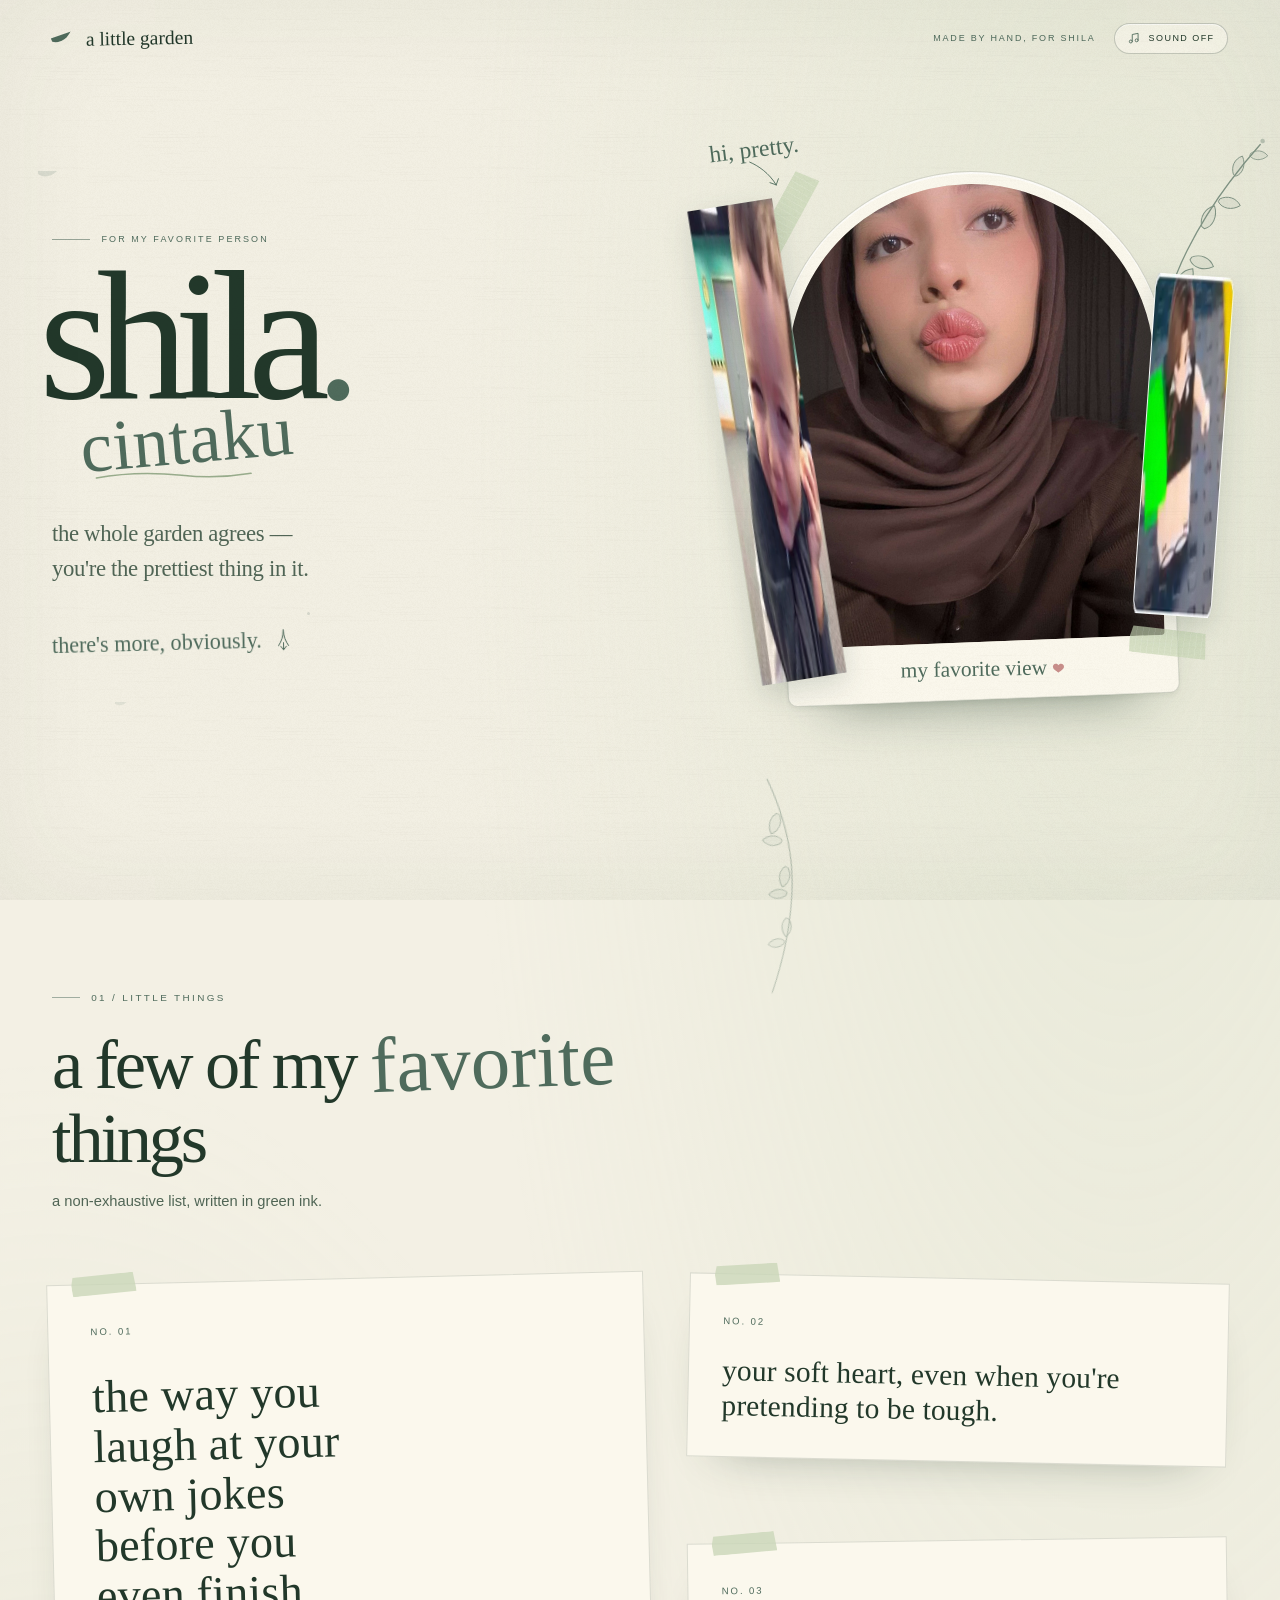
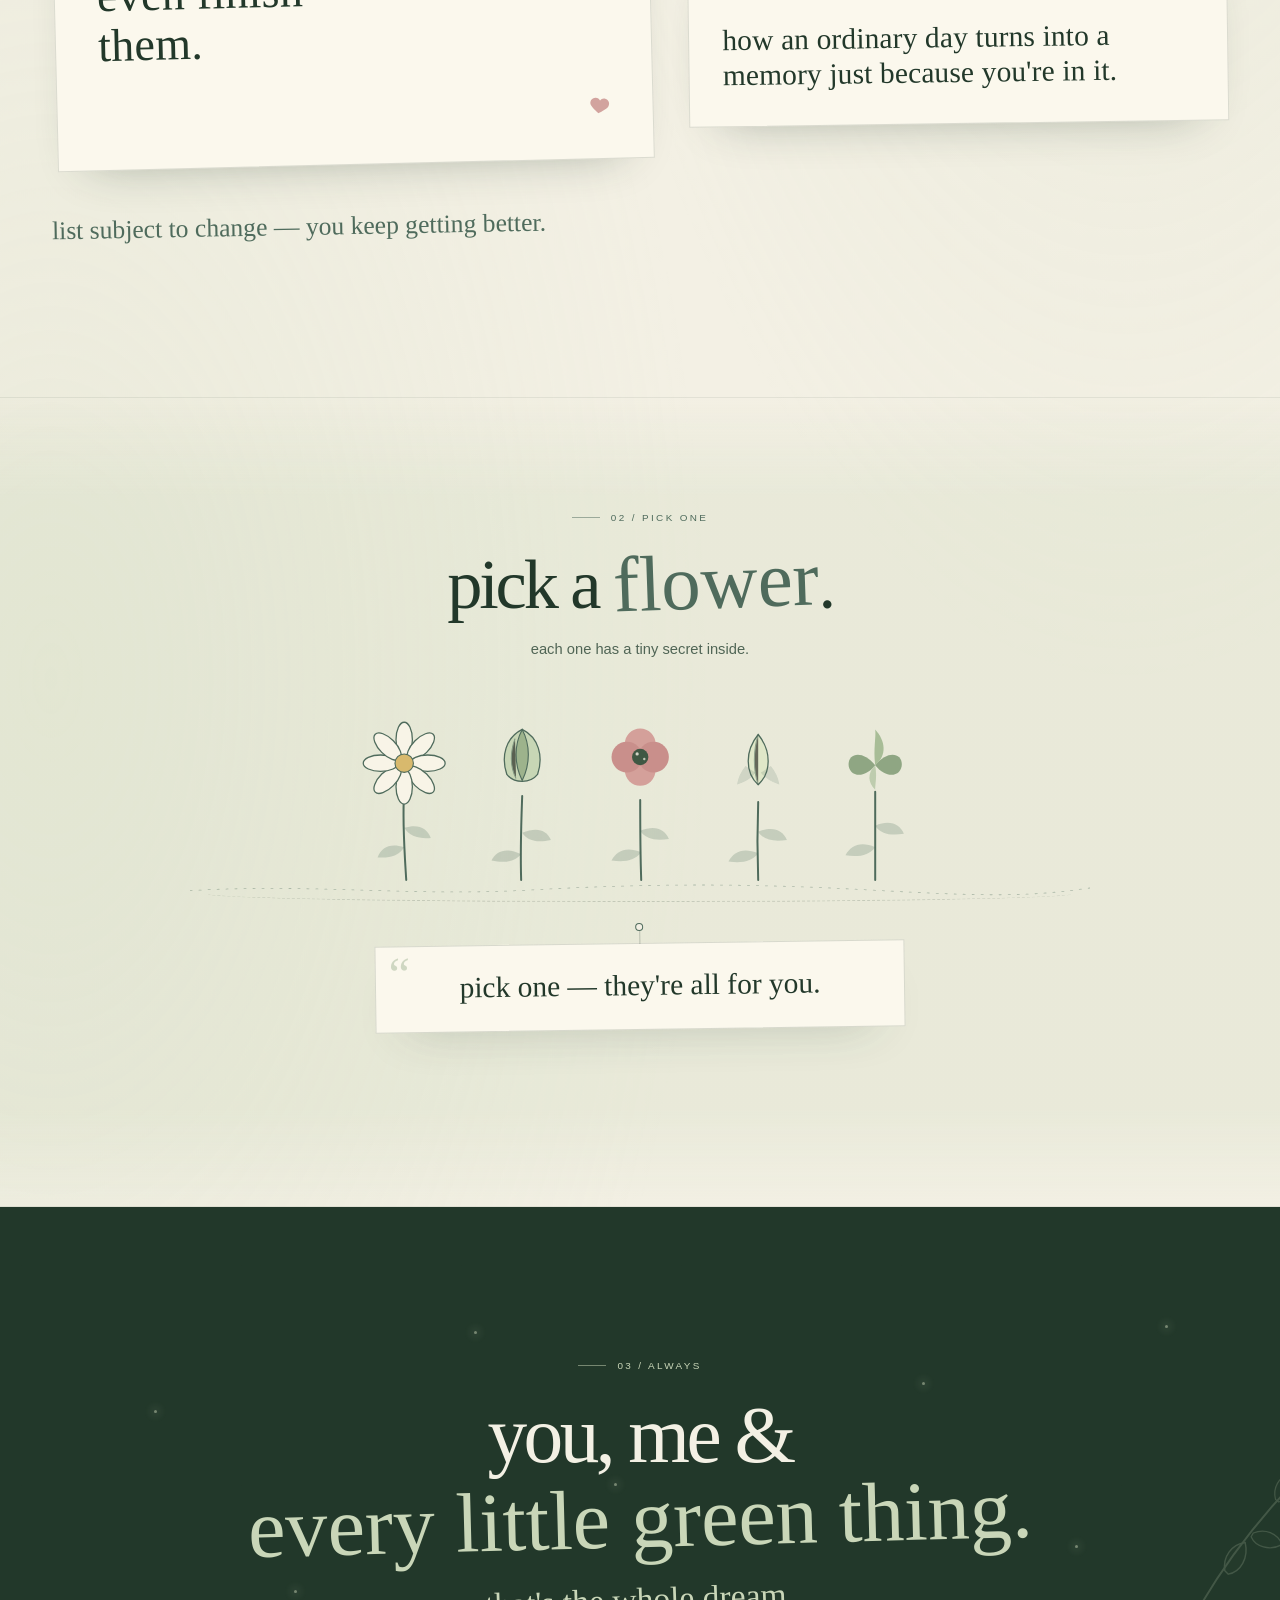
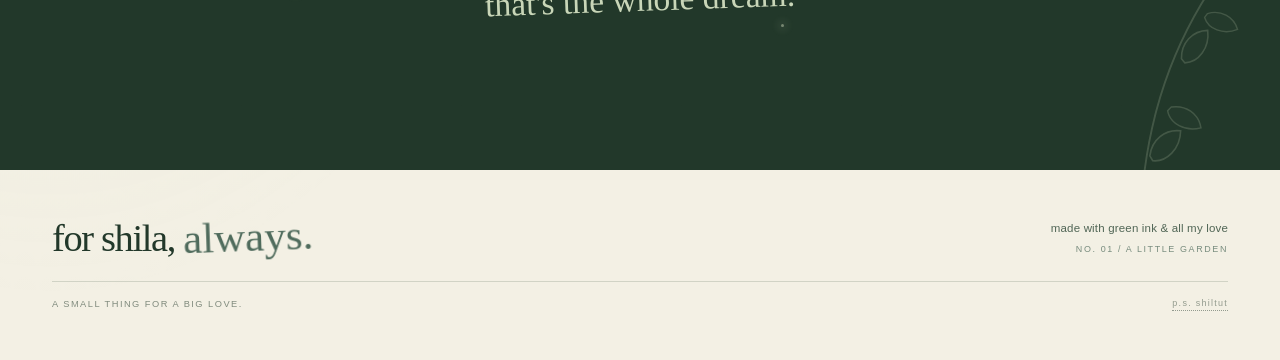
==== index.html @ d889b8af "a little garden for shila" ====
<!doctype html>
<html lang="en">
<head>
  <meta charset="utf-8">
  <meta name="viewport" content="width=device-width, initial-scale=1">
  <title>for shila cintaku.</title>
  <meta name="description" content="a little garden, made with love.">
  <meta name="robots" content="noindex, nofollow">
  <meta name="theme-color" content="#f3f0e4">
  <meta property="og:title" content="for shila cintaku.">
  <meta property="og:description" content="a little garden, made with love.">
  <meta property="og:type" content="website">
  <meta property="og:image" content="assets/img/shila.jpg">
  <meta property="og:image:alt" content="Shila">
  <meta name="twitter:card" content="summary_large_image">
  <link rel="icon" href="favicon.svg" type="image/svg+xml">
  <link rel="preload" href="assets/fonts/fraunces-latin.woff2" as="font" type="font/woff2" crossorigin>
  <link rel="preload" href="assets/fonts/instrument-sans-latin.woff2" as="font" type="font/woff2" crossorigin>
  <link rel="stylesheet" href="assets/fonts/fonts.css">
  <link rel="stylesheet" href="styles.css">
  <script>document.documentElement.classList.add('js');</script>
</head>
<body>
  <svg class="svg-defs" aria-hidden="true">
    <defs>
      <path id="leaf" d="M0 0C7-9 19-11 28-4C21 7 8 10 0 4Z"/>
      <path id="heart" d="M12 21s-7.5-4.7-9.6-8.2C.6 9.4 2.5 5.2 6.6 4.6c2.3-.4 4.4.8 5.4 2.6 1-1.8 3.1-3 5.4-2.6 4.1.6 6 4.8 4.2 8.2C19.5 16.3 12 21 12 21z"/>
    </defs>
  </svg>

  <div class="drift" aria-hidden="true">
    <span class="drift-leaf drift-a"><svg viewBox="0 0 30 14"><use href="#leaf"/></svg></span>
    <span class="drift-leaf drift-b"><svg viewBox="0 0 30 14"><use href="#leaf"/></svg></span>
    <span class="drift-leaf drift-c"><svg viewBox="0 0 30 14"><use href="#leaf"/></svg></span>
    <span class="drift-dot drift-d"></span>
    <span class="drift-dot drift-e"></span>
  </div>

  <header class="site-header">
    <a class="brand" href="#top" aria-label="back to top">
      <svg class="brand-leaf" viewBox="0 0 30 14" aria-hidden="true"><use href="#leaf"/></svg>
      <span>a little garden</span>
    </a>
    <div class="header-right">
      <p class="header-note">made by hand, for shila</p>
      <button class="sound-toggle" id="sound-toggle" type="button" aria-pressed="false" aria-label="Play the little garden loop">
        <svg class="sound-icon" viewBox="0 0 24 24" fill="none" aria-hidden="true">
          <path d="M9 18V6l10-2v12" stroke="currentColor" stroke-width="1.5" stroke-linecap="round" stroke-linejoin="round"/>
          <circle cx="6.5" cy="18" r="2.5" stroke="currentColor" stroke-width="1.5"/>
          <circle cx="16.5" cy="16" r="2.5" stroke="currentColor" stroke-width="1.5"/>
        </svg>
        <span class="sound-label">sound off</span>
        <span class="equalizer" aria-hidden="true"><i></i><i></i><i></i></span>
      </button>
    </div>
  </header>

  <main>
    <section class="hero" id="top">
      <div class="hero-copy">
        <p class="eyebrow"><span class="eyebrow-rule"></span> for my favorite person</p>
        <h1 class="name">shila<span class="dot">.</span></h1>
        <div class="cintaku-wrap">
          <span class="cintaku">cintaku</span>
          <svg class="swoosh" viewBox="0 0 240 18" fill="none" aria-hidden="true">
            <path d="M4 12C48 4 94 4 132 8C168 12 200 11 236 5" stroke="currentColor" stroke-width="2.2" stroke-linecap="round"/>
          </svg>
        </div>
        <p class="lede">the whole garden agrees —<br>you're the prettiest thing in it.</p>
        <a class="scroll-cue" href="#little-things">
          <span>there's more, obviously.</span>
          <svg viewBox="0 0 24 34" fill="none" aria-hidden="true">
            <path d="M12 2C12 11 9 18 5 24M12 2C12 11 15 18 19 24M12 30V20M12 30L8 25M12 30L16 25" stroke="currentColor" stroke-width="1.4" stroke-linecap="round" stroke-linejoin="round"/>
          </svg>
        </a>
      </div>

      <div class="hero-art">
        <svg class="sprig sprig-top" viewBox="0 0 220 330" fill="none" aria-hidden="true">
          <path d="M120 324C109 263 111 207 130 151C144 109 164 69 192 27" stroke="currentColor" stroke-width="1.4" stroke-linecap="round"/>
          <g fill="currentColor" fill-opacity=".10" stroke="currentColor" stroke-width="1.15">
            <use href="#leaf" transform="translate(116 270) rotate(-43) scale(1.05)"/>
            <use href="#leaf" transform="translate(124 231) rotate(31) scale(.96)"/>
            <use href="#leaf" transform="translate(124 194) rotate(-51) scale(1.02)"/>
            <use href="#leaf" transform="translate(136 157) rotate(24) scale(.90)"/>
            <use href="#leaf" transform="translate(142 123) rotate(-58) scale(.92)"/>
            <use href="#leaf" transform="translate(157 91) rotate(18) scale(.82)"/>
            <use href="#leaf" transform="translate(168 63) rotate(-64) scale(.78)"/>
            <use href="#leaf" transform="translate(183 38) rotate(8) scale(.66)"/>
          </g>
          <circle cx="194" cy="23" r="2.4" fill="currentColor" opacity=".45"/>
        </svg>

        <figure class="photo-frame">
          <div class="photo-mat">
            <img src="assets/img/shila.jpg" alt="Shila" width="1200" height="1500">
          </div>
          <figcaption>
            <span>my favorite view</span>
            <svg class="tiny-heart" viewBox="0 0 24 24" aria-hidden="true"><use href="#heart"/></svg>
          </figcaption>
          <span class="tape tape-a" aria-hidden="true"></span>
          <span class="tape tape-b" aria-hidden="true"></span>
        </figure>

        <img class="sticker sticker-kid" src="assets/img/sticker-1.webp" alt="" width="512" height="512" loading="lazy">
        <img class="sticker sticker-walk" src="assets/img/sticker-2.webp" alt="" width="341" height="341" loading="lazy">

        <div class="hand-note" aria-hidden="true">
          <span>hi, pretty.</span>
          <svg viewBox="0 0 70 54" fill="none">
            <path d="M4 4C18 9 36 20 48 38M48 38L38 35M48 38L51 28" stroke="currentColor" stroke-width="1.4" stroke-linecap="round" stroke-linejoin="round"/>
          </svg>
        </div>

        <svg class="sprig sprig-bottom" viewBox="0 0 220 330" fill="none" aria-hidden="true">
          <path d="M120 324C109 263 111 207 130 151C144 109 164 69 192 27" stroke="currentColor" stroke-width="1.4" stroke-linecap="round"/>
          <g fill="currentColor" fill-opacity=".09" stroke="currentColor" stroke-width="1.15">
            <use href="#leaf" transform="translate(116 270) rotate(-43) scale(1.05)"/>
            <use href="#leaf" transform="translate(124 231) rotate(31) scale(.96)"/>
            <use href="#leaf" transform="translate(124 194) rotate(-51) scale(1.02)"/>
            <use href="#leaf" transform="translate(136 157) rotate(24) scale(.90)"/>
            <use href="#leaf" transform="translate(142 123) rotate(-58) scale(.92)"/>
            <use href="#leaf" transform="translate(157 91) rotate(18) scale(.82)"/>
          </g>
        </svg>
      </div>
    </section>

    <section class="little-things" id="little-things">
      <div class="section-head reveal">
        <p class="section-label">01 / little things</p>
        <h2>a few of my <span class="hand">favorite</span> things</h2>
        <p class="section-sub">a non-exhaustive list, written in green ink.</p>
      </div>

      <div class="notes-grid">
        <article class="note note-tall reveal" style="--r:-1.4deg">
          <span class="note-no">no. 01</span>
          <p>the way you laugh at your own jokes before you even finish them.</p>
          <svg class="note-heart" viewBox="0 0 24 24" aria-hidden="true"><use href="#heart"/></svg>
        </article>
        <article class="note reveal" style="--r:1.2deg; --delay:.08s">
          <span class="note-no">no. 02</span>
          <p>your soft heart, even when you're pretending to be tough.</p>
        </article>
        <article class="note reveal" style="--r:-.8deg; --delay:.16s">
          <span class="note-no">no. 03</span>
          <p>how an ordinary day turns into a memory just because you're in it.</p>
        </article>
      </div>

      <p class="notes-foot hand reveal">list subject to change — you keep getting better.</p>
    </section>

    <section class="garden" id="garden">
      <div class="garden-inner">
        <div class="section-head center reveal">
          <p class="section-label">02 / pick one</p>
          <h2>pick a <span class="hand">flower</span>.</h2>
          <p class="section-sub">each one has a tiny secret inside.</p>
        </div>

        <div class="garden-bed reveal" role="group" aria-label="Pick a flower">
          <button class="flower" type="button" aria-pressed="false" aria-label="Pick the daisy" data-note="you make ordinary days feel like little holidays.">
            <svg viewBox="0 0 100 170" aria-hidden="true">
              <path class="stem" d="M52 164C50 132 48 106 50 78" stroke="currentColor" stroke-width="2" fill="none" stroke-linecap="round"/>
              <path class="leaf" d="M50 132C36 128 28 132 24 142C36 143 45 140 50 132Z" fill="currentColor" opacity=".23"/>
              <path class="leaf" d="M50 113C64 109 72 113 76 123C64 124 55 121 50 113Z" fill="currentColor" opacity=".23"/>
              <g class="bloom">
                <g fill="#f8f4e7" stroke="currentColor" stroke-width="1.25">
                  <ellipse cx="50" cy="27" rx="8" ry="17"/>
                  <ellipse cx="50" cy="27" rx="8" ry="17" transform="rotate(45 50 50)"/>
                  <ellipse cx="50" cy="27" rx="8" ry="17" transform="rotate(90 50 50)"/>
                  <ellipse cx="50" cy="27" rx="8" ry="17" transform="rotate(135 50 50)"/>
                  <ellipse cx="50" cy="27" rx="8" ry="17" transform="rotate(180 50 50)"/>
                  <ellipse cx="50" cy="27" rx="8" ry="17" transform="rotate(225 50 50)"/>
                  <ellipse cx="50" cy="27" rx="8" ry="17" transform="rotate(270 50 50)"/>
                  <ellipse cx="50" cy="27" rx="8" ry="17" transform="rotate(315 50 50)"/>
                </g>
                <circle cx="50" cy="50" r="9" fill="#d8b96d" stroke="currentColor" stroke-width="1.1"/>
              </g>
            </svg>
          </button>

          <button class="flower" type="button" aria-pressed="false" aria-label="Pick the tulip" data-note="i'd pick you. every lifetime, every version.">
            <svg viewBox="0 0 100 170" aria-hidden="true">
              <path class="stem" d="M49 164C48 134 49 110 50 82" stroke="currentColor" stroke-width="2" fill="none" stroke-linecap="round"/>
              <path class="leaf" d="M49 139C35 132 25 135 20 145C33 148 43 146 49 139Z" fill="currentColor" opacity=".24"/>
              <path class="leaf" d="M50 118C64 112 74 115 78 125C65 128 55 126 50 118Z" fill="currentColor" opacity=".24"/>
              <g class="bloom">
                <path d="M35 61C29 43 34 25 50 17C66 25 71 43 65 61C58 70 42 70 35 61Z" fill="#c7d6b5" stroke="currentColor" stroke-width="1.25"/>
                <path d="M50 17C42 32 42 51 50 67C58 51 58 32 50 17Z" fill="#9db38c" stroke="currentColor" stroke-width="1.1"/>
                <path d="M43 26C38 40 38 53 44 65" stroke="currentColor" stroke-width="1" opacity=".55"/>
              </g>
            </svg>
          </button>

          <button class="flower" type="button" aria-pressed="false" aria-label="Pick the poppy" data-note="your laugh is my favorite sound in the whole world.">
            <svg viewBox="0 0 100 170" aria-hidden="true">
              <path class="stem" d="M51 164C50 136 50 112 50 86" stroke="currentColor" stroke-width="2" fill="none" stroke-linecap="round"/>
              <path class="leaf" d="M51 137C37 131 27 135 22 145C35 147 45 145 51 137Z" fill="currentColor" opacity=".23"/>
              <path class="leaf" d="M50 116C64 110 74 114 78 124C65 126 55 124 50 116Z" fill="currentColor" opacity=".23"/>
              <g class="bloom">
                <circle cx="50" cy="31" r="15" fill="#d4a09a"/>
                <circle cx="50" cy="57" r="15" fill="#d4a09a"/>
                <circle cx="37" cy="44" r="15" fill="#c98f8b"/>
                <circle cx="63" cy="44" r="15" fill="#c98f8b"/>
                <circle cx="50" cy="44" r="8" fill="#3f5743"/>
                <circle cx="47" cy="41" r="1.6" fill="#f8f4e7" opacity=".8"/>
                <circle cx="54" cy="46" r="1.2" fill="#f8f4e7" opacity=".7"/>
              </g>
            </svg>
          </button>

          <button class="flower" type="button" aria-pressed="false" aria-label="Pick the bud" data-note="you are my favorite person to do absolutely nothing with.">
            <svg viewBox="0 0 100 170" aria-hidden="true">
              <path class="stem" d="M50 164C49 138 49 114 50 88" stroke="currentColor" stroke-width="2" fill="none" stroke-linecap="round"/>
              <path class="leaf" d="M50 138C36 132 26 136 21 146C34 148 44 146 50 138Z" fill="currentColor" opacity=".23"/>
              <path class="leaf" d="M50 117C64 111 74 115 78 125C65 127 55 125 50 117Z" fill="currentColor" opacity=".23"/>
              <g class="bloom">
                <path d="M50 22C37 38 37 59 50 71C63 59 63 38 50 22Z" fill="#dfe7c8" stroke="currentColor" stroke-width="1.25"/>
                <path d="M50 22C45 38 45 57 50 71" stroke="currentColor" stroke-width="1" opacity=".55"/>
                <path d="M38 53C34 58 31 64 30 70C37 68 43 64 47 59" fill="currentColor" opacity=".16" stroke="currentColor" stroke-width="1"/>
                <path d="M62 53C66 58 69 64 70 70C63 68 57 64 53 59" fill="currentColor" opacity=".16" stroke="currentColor" stroke-width="1"/>
              </g>
            </svg>
          </button>

          <button class="flower" type="button" aria-pressed="false" aria-label="Pick the clover" data-note="home isn't a place. it's you, shila.">
            <svg viewBox="0 0 100 170" aria-hidden="true">
              <path class="stem" d="M50 164C50 137 50 111 50 78" stroke="currentColor" stroke-width="2" fill="none" stroke-linecap="round"/>
              <path class="leaf" d="M50 132C36 126 26 130 21 140C34 142 44 140 50 132Z" fill="currentColor" opacity=".23"/>
              <path class="leaf" d="M50 111C64 105 74 109 78 119C65 121 55 119 50 111Z" fill="currentColor" opacity=".23"/>
              <g class="bloom">
                <path d="M50 52C38 37 24 40 24 51C24 62 38 67 50 52Z" fill="#8fa683"/>
                <path d="M50 52C62 37 76 40 76 51C76 62 62 67 50 52Z" fill="#8fa683"/>
                <path d="M50 52C48 35 51 25 50 17C60 28 62 42 50 52Z" fill="#a8bd97"/>
                <path d="M50 52C52 63 50 70 50 76C43 69 42 60 50 52Z" fill="#a8bd97" opacity=".65"/>
              </g>
            </svg>
          </button>

          <svg class="ground-line" viewBox="0 0 900 30" preserveAspectRatio="none" aria-hidden="true">
            <path d="M0 16C120 5 220 25 340 15S560 5 680 15S840 25 900 12" stroke="currentColor" fill="none" stroke-width="1.2" stroke-dasharray="2 7" stroke-linecap="round"/>
          </svg>
        </div>

        <div class="flower-note-wrap">
          <div class="flower-note" id="flower-note" aria-live="polite">
            <span class="quote-mark" aria-hidden="true">“</span>
            <p>pick one — they're all for you.</p>
          </div>
        </div>
      </div>
    </section>

    <section class="night">
      <div class="fireflies" aria-hidden="true">
        <span class="firefly" style="--x:12%;--y:36%;--d:5.2s;--delay:.2s"></span>
        <span class="firefly" style="--x:23%;--y:68%;--d:6.4s;--delay:1.1s"></span>
        <span class="firefly" style="--x:37%;--y:22%;--d:4.8s;--delay:.7s"></span>
        <span class="firefly" style="--x:61%;--y:74%;--d:6.8s;--delay:1.6s"></span>
        <span class="firefly" style="--x:72%;--y:31%;--d:5.6s;--delay:.4s"></span>
        <span class="firefly" style="--x:84%;--y:60%;--d:7.2s;--delay:1.9s"></span>
        <span class="firefly" style="--x:91%;--y:21%;--d:5.9s;--delay:1.3s"></span>
        <span class="firefly" style="--x:48%;--y:49%;--d:6.1s;--delay:2.2s"></span>
      </div>
      <svg class="night-sprig" viewBox="0 0 220 330" fill="none" aria-hidden="true">
        <path d="M120 324C109 263 111 207 130 151C144 109 164 69 192 27" stroke="currentColor" stroke-width="1.4" stroke-linecap="round"/>
        <g fill="currentColor" fill-opacity=".08" stroke="currentColor" stroke-width="1.15">
          <use href="#leaf" transform="translate(116 270) rotate(-43) scale(1.05)"/>
          <use href="#leaf" transform="translate(124 231) rotate(31) scale(.96)"/>
          <use href="#leaf" transform="translate(124 194) rotate(-51) scale(1.02)"/>
          <use href="#leaf" transform="translate(136 157) rotate(24) scale(.90)"/>
          <use href="#leaf" transform="translate(142 123) rotate(-58) scale(.92)"/>
          <use href="#leaf" transform="translate(157 91) rotate(18) scale(.82)"/>
          <use href="#leaf" transform="translate(168 63) rotate(-64) scale(.78)"/>
        </g>
      </svg>
      <div class="night-inner reveal">
        <p class="section-label">03 / always</p>
        <h2>you, me &amp;<br><span class="hand">every little green thing.</span></h2>
        <p class="night-sub">that's the whole dream.</p>
      </div>
    </section>
  </main>

  <footer class="site-footer">
    <div class="footer-main">
      <p class="footer-sign">for shila, <span class="hand">always.</span></p>
      <p class="footer-meta">made with green ink &amp; all my love<br><span class="footer-colophon">no. 01 / a little garden</span></p>
    </div>
    <div class="footer-bottom">
      <p>a small thing for a big love.</p>
      <button class="secret" id="secret-trigger" type="button">p.s. shiltut</button>
    </div>
  </footer>

  <dialog class="secret-dialog" id="secret-dialog" aria-labelledby="secret-title">
    <button class="dialog-close" id="dialog-close" type="button" aria-label="Close">×</button>
    <p class="section-label">top secret</p>
    <h2 id="secret-title">shiltut<span>.</span></h2>
    <p>yes, i know you hate it.<br>that's exactly why it stays.</p>
    <svg class="dialog-heart" viewBox="0 0 24 24" aria-hidden="true"><use href="#heart"/></svg>
  </dialog>

  <audio id="bg-music" src="assets/audio/digi-digi-digi-hey.mp3" loop preload="none"></audio>
  <script src="script.js"></script>
</body>
</html>
---- styles.css ----
@charset "UTF-8";

:root {
  --paper: #f3f0e4;
  --paper-light: #fbf8ed;
  --paper-deep: #e9e5d6;
  --ink: #22382a;
  --ink-soft: #506555;
  --moss: #4f6b5c;
  --fern: #8fa683;
  --sage: #c9d6b8;
  --lime: #dfe7c8;
  --blush: #c98f8b;
  --line: rgba(34, 56, 42, 0.16);
  --shadow: 0 22px 50px -34px rgba(34, 56, 42, 0.45);
  --sans: "Instrument Sans", "Avenir Next", "Segoe UI", sans-serif;
  --serif: "Fraunces", "Iowan Old Style", "Palatino Linotype", Georgia, serif;
  --hand: "Caveat", "Bradley Hand", "Segoe Print", cursive;
}

*,
*::before,
*::after {
  box-sizing: border-box;
}

html {
  scroll-behavior: smooth;
  -webkit-text-size-adjust: 100%;
}

body {
  margin: 0;
  min-width: 320px;
  overflow-x: hidden;
  color: var(--ink);
  background:
    radial-gradient(ellipse at 88% 12%, rgba(201, 214, 184, 0.28), transparent 42%),
    radial-gradient(ellipse at 4% 64%, rgba(201, 214, 184, 0.20), transparent 38%),
    var(--paper);
  font-family: var(--sans);
  font-size: 16px;
  line-height: 1.5;
  -webkit-font-smoothing: antialiased;
  text-rendering: optimizeLegibility;
}

body::before {
  content: "";
  position: fixed;
  inset: 0;
  z-index: 1000;
  pointer-events: none;
  background-image: url("assets/img/paper.png");
  background-size: 220px 220px;
  opacity: 0.55;
  mix-blend-mode: multiply;
}

body::after {
  content: "";
  position: fixed;
  inset: 0;
  z-index: 999;
  pointer-events: none;
  box-shadow: inset 0 0 110px rgba(51, 70, 48, 0.055);
}

::selection {
  background: var(--moss);
  color: var(--paper-light);
}

img,
svg {
  max-width: 100%;
}

button,
a {
  -webkit-tap-highlight-color: transparent;
}

button {
  font: inherit;
}

a:focus-visible,
button:focus-visible {
  outline: 2px solid var(--moss);
  outline-offset: 4px;
}

.svg-defs {
  position: absolute;
  width: 0;
  height: 0;
  overflow: hidden;
}

/* ---------- drifting garden bits ---------- */

.drift {
  position: fixed;
  inset: 0;
  z-index: 0;
  overflow: hidden;
  pointer-events: none;
}

.drift-leaf {
  position: absolute;
  display: block;
  width: 23px;
  color: var(--moss);
  opacity: 0.15;
}

.drift-leaf svg {
  display: block;
  width: 100%;
  fill: currentColor;
}

.drift-a {
  top: 19%;
  left: 3%;
  animation: leafFloat 29s linear infinite;
}

.drift-b {
  top: 56%;
  right: 5%;
  width: 18px;
  animation: leafFloat 36s linear -11s infinite reverse;
}

.drift-c {
  top: 78%;
  left: 9%;
  width: 14px;
  opacity: 0.11;
  animation: leafFloat 25s linear -7s infinite;
}

.drift-dot {
  position: absolute;
  display: block;
  width: 4px;
  height: 4px;
  border-radius: 50%;
  background: var(--moss);
  opacity: 0.18;
}

.drift-d {
  top: 32%;
  right: 17%;
  animation: dotFloat 17s ease-in-out infinite alternate;
}

.drift-e {
  top: 68%;
  left: 24%;
  width: 3px;
  height: 3px;
  animation: dotFloat 22s ease-in-out -6s infinite alternate-reverse;
}

/* ---------- header ---------- */

.site-header {
  position: relative;
  z-index: 10;
  display: flex;
  align-items: center;
  justify-content: space-between;
  gap: 1.5rem;
  width: 100%;
  max-width: 1240px;
  margin: 0 auto;
  padding: 23px 32px 12px;
}

.brand {
  display: inline-flex;
  align-items: center;
  gap: 0.55rem;
  color: var(--ink);
  font-family: var(--hand);
  font-size: 1.22rem;
  font-weight: 500;
  line-height: 1;
  text-decoration: none;
  transform: rotate(-1deg);
}

.brand-leaf {
  width: 25px;
  color: var(--moss);
  fill: currentColor;
  transform: rotate(-18deg);
}

.header-right {
  display: flex;
  align-items: center;
  gap: 1.15rem;
}

.header-note {
  margin: 0;
  color: var(--moss);
  font-size: 9px;
  font-weight: 500;
  letter-spacing: 0.2em;
  text-transform: uppercase;
}

.sound-toggle {
  display: inline-flex;
  align-items: center;
  gap: 0.45rem;
  padding: 0.46rem 0.78rem;
  color: var(--ink);
  background: rgba(251, 248, 237, 0.72);
  border: 1px solid rgba(34, 56, 42, 0.24);
  border-radius: 999px;
  box-shadow: inset 0 1px 0 rgba(255, 255, 255, 0.65);
  font-size: 9px;
  font-weight: 500;
  letter-spacing: 0.16em;
  line-height: 1;
  text-transform: uppercase;
  cursor: pointer;
  transition: background 220ms ease, border-color 220ms ease, color 220ms ease;
}

.sound-toggle:hover {
  color: var(--moss);
  background: var(--paper-light);
  border-color: var(--moss);
}

.sound-toggle.is-loading {
  cursor: wait;
  opacity: 0.65;
}

.sound-icon {
  flex: none;
  width: 14px;
  height: 14px;
  color: var(--moss);
}

.equalizer {
  display: none;
  align-items: flex-end;
  gap: 2px;
  width: 11px;
  height: 11px;
}

.equalizer i {
  display: block;
  width: 2px;
  height: 4px;
  background: var(--moss);
  border-radius: 2px;
  transform-origin: bottom;
  animation: equalize 0.78s ease-in-out infinite alternate;
}

.equalizer i:nth-child(2) {
  height: 8px;
  animation-delay: 0.18s;
}

.equalizer i:nth-child(3) {
  height: 6px;
  animation-delay: 0.34s;
}

.sound-toggle[aria-pressed="true"] .sound-icon {
  display: none;
}

.sound-toggle[aria-pressed="true"] .equalizer {
  display: inline-flex;
}

.sound-toggle[aria-pressed="true"] {
  color: var(--moss);
  border-color: rgba(79, 107, 92, 0.5);
}

/* ---------- hero ---------- */

.hero {
  position: relative;
  z-index: 1;
  display: grid;
  grid-template-columns: minmax(0, 1.05fr) minmax(320px, 0.88fr);
  align-items: center;
  gap: clamp(2rem, 5vw, 5.5rem);
  width: 100%;
  max-width: 1240px;
  min-height: calc(100svh - 88px);
  margin: 0 auto;
  padding: clamp(1.5rem, 4vw, 4rem) 32px clamp(4.5rem, 8vw, 7.5rem);
}

.hero-copy {
  position: relative;
  z-index: 3;
}

.hero-copy > * {
  animation: heroIn 0.95s cubic-bezier(0.2, 0.8, 0.2, 1) both;
}

.hero-copy > :nth-child(1) {
  animation-delay: 0.05s;
}

.hero-copy > :nth-child(2) {
  animation-delay: 0.12s;
}

.hero-copy > :nth-child(3) {
  animation-delay: 0.2s;
}

.hero-copy > :nth-child(4) {
  animation-delay: 0.29s;
}

.hero-copy > :nth-child(5) {
  animation-delay: 0.4s;
}

.eyebrow {
  display: flex;
  align-items: center;
  gap: 0.72rem;
  margin: 0 0 1.4rem;
  color: var(--moss);
  font-size: 9px;
  font-weight: 500;
  letter-spacing: 0.23em;
  line-height: 1;
  text-transform: uppercase;
}

.eyebrow-rule {
  display: block;
  width: 38px;
  height: 1px;
  background: currentColor;
  opacity: 0.55;
}

.name {
  margin: 0 0 0 -0.07em;
  color: var(--ink);
  font-family: var(--serif);
  font-size: clamp(6.2rem, 14.4vw, 12rem);
  font-variation-settings: "opsz" 144, "wght" 360;
  font-weight: 360;
  letter-spacing: -0.078em;
  line-height: 0.77;
}

.name .dot {
  color: var(--moss);
}

.cintaku-wrap {
  position: relative;
  display: block;
  width: max-content;
  margin: -0.24rem 0 0 1.75rem;
}

.cintaku {
  display: inline-block;
  color: var(--moss);
  font-family: var(--hand);
  font-size: clamp(2.65rem, 5.6vw, 4.5rem);
  font-weight: 500;
  letter-spacing: 0.005em;
  line-height: 1;
  transform: rotate(-5deg);
}

.swoosh {
  position: absolute;
  left: -6%;
  bottom: -0.38rem;
  width: 112%;
  height: 12px;
  color: var(--fern);
  opacity: 0.9;
}

.lede {
  max-width: 30ch;
  margin: 2.5rem 0 0;
  color: var(--ink-soft);
  font-family: var(--serif);
  font-size: clamp(1.16rem, 2vw, 1.42rem);
  font-variation-settings: "opsz" 20, "wght" 340;
  font-weight: 340;
  letter-spacing: -0.015em;
  line-height: 1.55;
}

.scroll-cue {
  display: inline-flex;
  align-items: center;
  gap: 0.85rem;
  width: max-content;
  margin-top: 2.7rem;
  color: var(--moss);
  font-family: var(--hand);
  font-size: 1.38rem;
  font-weight: 500;
  line-height: 1;
  text-decoration: none;
  transform: rotate(-1.5deg);
  transition: color 200ms ease;
}

.scroll-cue:hover {
  color: var(--ink);
}

.scroll-cue svg {
  width: 17px;
  height: 27px;
  animation: bob 2.3s ease-in-out infinite;
}

/* ---------- hero photograph + stickers ---------- */

.hero-art {
  position: relative;
  display: flex;
  align-items: center;
  justify-content: center;
  min-height: 600px;
  padding: 2.5rem 1.2rem 3.8rem;
  animation: heroIn 1.1s cubic-bezier(0.2, 0.8, 0.2, 1) 0.25s both;
}

.photo-frame {
  position: relative;
  z-index: 3;
  width: min(90%, 392px);
  margin: 0;
  padding: 12px 12px 57px;
  background: var(--paper-light);
  border: 1px solid rgba(34, 56, 42, 0.18);
  border-radius: 210px 210px 10px 10px;
  box-shadow:
    inset 0 2px 0 rgba(255, 255, 255, 0.72),
    0 3px 4px rgba(34, 56, 42, 0.06),
    0 34px 58px -40px rgba(34, 56, 42, 0.6);
  transform: rotate(-2.2deg);
  transition: transform 0.7s cubic-bezier(0.2, 0.8, 0.2, 1);
}

.photo-frame:hover {
  transform: rotate(-0.8deg) translateY(-5px);
}

.photo-mat {
  overflow: hidden;
  aspect-ratio: 4 / 5;
  background: var(--paper-deep);
  border-radius: 198px 198px 4px 4px;
}

.photo-mat img {
  display: block;
  width: 100%;
  height: 100%;
  object-fit: cover;
  object-position: 50% 29%;
  filter: saturate(0.92) contrast(1.02) brightness(0.985);
  transition: transform 1.3s cubic-bezier(0.2, 0.8, 0.2, 1);
}

.photo-frame:hover .photo-mat img {
  transform: scale(1.018);
}

.photo-frame figcaption {
  position: absolute;
  right: 0;
  bottom: 18px;
  left: 0;
  display: flex;
  align-items: center;
  justify-content: center;
  gap: 0.32rem;
  color: var(--moss);
  font-family: var(--hand);
  font-size: 1.34rem;
  font-weight: 500;
  line-height: 1;
  transform: rotate(1deg);
}

.tiny-heart {
  width: 13px;
  color: var(--blush);
  fill: currentColor;
}

.tape {
  position: absolute;
  z-index: 5;
  display: block;
  width: 92px;
  height: 28px;
  pointer-events: none;
  background: rgba(199, 214, 181, 0.75);
  box-shadow: 0 1px 2px rgba(34, 56, 42, 0.08);
  opacity: 0.9;
  clip-path: polygon(3% 6%, 96% 0, 100% 92%, 2% 100%, 0 48%);
}

.tape::after {
  position: absolute;
  inset: 0;
  content: "";
  background: repeating-linear-gradient(
    90deg,
    rgba(255, 255, 255, 0.18) 0 1px,
    transparent 1px 6px
  );
  opacity: 0.5;
}

.tape-a {
  top: 22px;
  left: -30px;
  transform: rotate(-58deg);
}

.tape-b {
  right: -30px;
  bottom: 35px;
  width: 78px;
  transform: rotate(10deg);
}

.sticker {
  position: absolute;
  z-index: 4;
  display: block;
  pointer-events: none;
  filter: drop-shadow(0 10px 14px rgba(34, 56, 42, 0.16));
}

.sticker-kid {
  bottom: 10%;
  left: 0;
  width: clamp(66px, 7.2vw, 98px);
  border-radius: 13px;
  transform: rotate(-9deg);
}

.sticker-walk {
  right: 1%;
  bottom: 23%;
  width: clamp(56px, 6.2vw, 84px);
  transform: rotate(4deg);
}

.hand-note {
  position: absolute;
  top: 1%;
  left: -2%;
  z-index: 4;
  display: flex;
  flex-direction: column;
  align-items: flex-start;
  color: var(--moss);
  font-family: var(--hand);
  font-size: 1.48rem;
  font-weight: 500;
  line-height: 1;
  pointer-events: none;
  transform: rotate(-7deg);
}

.hand-note svg {
  width: 44px;
  height: 34px;
  margin-left: 2.15rem;
  transform: rotate(10deg);
}

.sprig {
  --r: 0deg;
  position: absolute;
  z-index: 1;
  color: var(--moss);
  pointer-events: none;
  transform: rotate(var(--r));
  transform-origin: 50% 100%;
  animation: sway 10s ease-in-out infinite alternate;
}

.sprig-top {
  top: -4%;
  right: -4%;
  width: clamp(125px, 16vw, 210px);
  opacity: 0.68;
  --r: 8deg;
}

.sprig-bottom {
  bottom: -2%;
  left: -5%;
  width: clamp(100px, 12vw, 160px);
  opacity: 0.4;
  --r: 165deg;
  animation-duration: 13s;
  animation-direction: alternate-reverse;
}

/* ---------- shared section headings ---------- */

.little-things,
.garden-inner,
.site-footer {
  width: 100%;
  max-width: 1240px;
  margin: 0 auto;
  padding-right: 32px;
  padding-left: 32px;
}

.little-things {
  position: relative;
  padding-top: clamp(4.5rem, 9vw, 8rem);
  padding-bottom: clamp(4rem, 8vw, 7rem);
}

.section-head {
  max-width: 720px;
}

.section-head.center {
  max-width: 760px;
  margin: 0 auto;
  text-align: center;
}

.section-label {
  display: flex;
  align-items: center;
  gap: 0.7rem;
  margin: 0;
  color: var(--moss);
  font-size: 0.62rem;
  font-weight: 500;
  letter-spacing: 0.24em;
  line-height: 1;
  text-transform: uppercase;
}

.section-label::before {
  content: "";
  display: block;
  width: 28px;
  height: 1px;
  background: currentColor;
  opacity: 0.5;
}

.section-head.center .section-label {
  justify-content: center;
}

.section-head h2 {
  max-width: 16ch;
  margin: 1.15rem 0 0.9rem;
  color: var(--ink);
  font-family: var(--serif);
  font-size: clamp(2.6rem, 5.5vw, 4.6rem);
  font-variation-settings: "opsz" 80, "wght" 340;
  font-weight: 340;
  letter-spacing: -0.045em;
  line-height: 1.03;
}

.section-head.center h2 {
  max-width: none;
}

.hand {
  display: inline-block;
  color: var(--moss);
  font-family: var(--hand);
  font-size: 1.12em;
  font-weight: 500;
  letter-spacing: 0;
  transform: rotate(-2deg);
}

.section-sub {
  max-width: 42ch;
  margin: 0;
  color: var(--ink-soft);
  font-size: 0.92rem;
  line-height: 1.65;
}

.section-head.center .section-sub {
  margin-right: auto;
  margin-left: auto;
}

/* ---------- little things notes ---------- */

.notes-grid {
  display: grid;
  grid-template-columns: 1.05fr 0.95fr;
  align-items: start;
  gap: clamp(1.2rem, 3vw, 2.4rem);
  margin-top: clamp(2.6rem, 5vw, 4.2rem);
}

.note {
  position: relative;
  padding: clamp(1.5rem, 2.6vw, 2.3rem);
  background: var(--paper-light);
  border: 1px solid rgba(34, 56, 42, 0.15);
  box-shadow: var(--shadow);
  transform: rotate(var(--r, 0deg));
  transition: transform 0.5s cubic-bezier(0.2, 0.8, 0.2, 1), box-shadow 0.5s ease;
}

.note::before {
  position: absolute;
  top: -11px;
  left: 24px;
  display: block;
  width: 65px;
  height: 21px;
  content: "";
  background: rgba(201, 214, 184, 0.78);
  box-shadow: 0 1px 2px rgba(34, 56, 42, 0.07);
  clip-path: polygon(3% 8%, 96% 0, 100% 92%, 2% 100%, 0 48%);
  transform: rotate(-3deg);
}

.note:hover {
  box-shadow: 0 28px 58px -36px rgba(34, 56, 42, 0.55);
  transform: rotate(0deg) translateY(-4px);
}

.note-tall {
  display: flex;
  flex-direction: column;
  justify-content: space-between;
  grid-row: span 2;
  min-height: 348px;
  padding: clamp(1.8rem, 3.3vw, 3rem);
}

.note-no {
  color: var(--moss);
  font-size: 0.6rem;
  font-weight: 500;
  letter-spacing: 0.2em;
  line-height: 1;
  text-transform: uppercase;
}

.note p {
  margin: 1.35rem 0 0;
  color: var(--ink);
  font-family: var(--hand);
  font-size: clamp(1.5rem, 2.3vw, 1.95rem);
  font-weight: 500;
  letter-spacing: 0.005em;
  line-height: 1.19;
}

.note-tall p {
  max-width: 12ch;
  margin-top: 2.2rem;
  font-size: clamp(2rem, 3.6vw, 3rem);
  line-height: 1.08;
}

.note-heart {
  width: 22px;
  margin-top: 2.2rem;
  color: var(--blush);
  fill: currentColor;
  align-self: flex-end;
  opacity: 0.8;
  transform: rotate(8deg);
}

.notes-foot {
  margin: 2.7rem 0 0;
  color: var(--moss);
  font-size: clamp(1.25rem, 2vw, 1.6rem);
  text-align: center;
  transform: rotate(-1deg);
}

/* ---------- garden / flowers ---------- */

.garden {
  position: relative;
  margin-top: clamp(1rem, 4vw, 3rem);
  background: linear-gradient(
    180deg,
    rgba(201, 214, 184, 0) 0%,
    rgba(201, 214, 184, 0.24) 12%,
    rgba(201, 214, 184, 0.24) 88%,
    rgba(201, 214, 184, 0) 100%
  );
  border-top: 1px solid rgba(34, 56, 42, 0.08);
  border-bottom: 1px solid rgba(34, 56, 42, 0.08);
}

.garden-inner {
  padding-top: clamp(4.5rem, 9vw, 8rem);
  padding-bottom: clamp(4.5rem, 9vw, 8rem);
}

.garden-bed {
  position: relative;
  display: flex;
  align-items: flex-end;
  justify-content: center;
  gap: clamp(0.1rem, 1.2vw, 2rem);
  max-width: 900px;
  margin: clamp(2rem, 4vw, 3.3rem) auto 0;
  padding: 0 0 28px;
}

.garden-bed::after {
  position: absolute;
  right: 2%;
  bottom: 12px;
  left: 2%;
  height: 16px;
  content: "";
  border-bottom: 1px dashed rgba(34, 56, 42, 0.18);
  border-radius: 50%;
  pointer-events: none;
}

.flower {
  position: relative;
  z-index: 2;
  width: clamp(48px, 8vw, 112px);
  padding: 0;
  color: var(--moss);
  background: none;
  border: 0;
  cursor: pointer;
  transform-origin: 50% 100%;
  transition: transform 0.4s cubic-bezier(0.2, 0.8, 0.2, 1), filter 0.4s ease;
}

.flower svg {
  display: block;
  width: 100%;
  height: auto;
  overflow: visible;
}

.flower .stem,
.flower .leaf {
  vector-effect: non-scaling-stroke;
}

.flower .bloom {
  transform-box: fill-box;
  transform-origin: center bottom;
  transition: transform 0.55s cubic-bezier(0.2, 0.8, 0.2, 1);
}

.flower:hover {
  transform: translateY(-6px);
}

.flower:hover .bloom,
.flower.is-picked .bloom {
  transform: scale(1.09) rotate(2deg);
}

.flower.is-picked {
  filter: drop-shadow(0 9px 12px rgba(34, 56, 42, 0.14));
  transform: translateY(-10px);
}

.flower:focus-visible {
  outline-offset: 6px;
}

.ground-line {
  position: absolute;
  right: 0;
  bottom: 14px;
  left: 0;
  width: 100%;
  height: 20px;
  color: var(--moss);
  opacity: 0.38;
  pointer-events: none;
}

.flower-note-wrap {
  display: flex;
  align-items: flex-start;
  justify-content: center;
  min-height: 148px;
  margin-top: 1.8rem;
}

.flower-note {
  position: relative;
  width: min(92%, 530px);
  padding: 1.45rem 2.2rem 1.55rem;
  background: var(--paper-light);
  border: 1px solid rgba(34, 56, 42, 0.16);
  box-shadow: var(--shadow);
  transform: rotate(-0.8deg);
}

.flower-note::before {
  position: absolute;
  top: -16px;
  left: 50%;
  width: 1px;
  height: 16px;
  content: "";
  background: rgba(34, 56, 42, 0.24);
}

.flower-note::after {
  position: absolute;
  top: -21px;
  left: calc(50% - 4px);
  width: 8px;
  height: 8px;
  content: "";
  background: var(--paper);
  border: 1px solid var(--moss);
  border-radius: 50%;
}

.quote-mark {
  position: absolute;
  top: 3px;
  left: 13px;
  color: var(--fern);
  font-family: var(--serif);
  font-size: 3rem;
  line-height: 1;
  opacity: 0.4;
}

.flower-note p {
  margin: 0;
  color: var(--ink);
  font-family: var(--hand);
  font-size: clamp(1.45rem, 2.3vw, 1.9rem);
  font-weight: 500;
  line-height: 1.25;
  text-align: center;
}

/* ---------- night garden ---------- */

.night {
  position: relative;
  overflow: hidden;
  padding: clamp(5rem, 12vw, 10rem) 32px;
  color: var(--paper);
  text-align: center;
  background: var(--ink);
}

.night::before {
  position: absolute;
  inset: 0;
  content: "";
  background-image: url("assets/img/paper.png");
  background-size: 220px 220px;
  mix-blend-mode: soft-light;
  opacity: 0.35;
  pointer-events: none;
}

.night-inner {
  position: relative;
  z-index: 3;
  max-width: 900px;
  margin: 0 auto;
}

.night .section-label {
  justify-content: center;
  color: var(--sage);
}

.night .section-label::before {
  background: var(--sage);
}

.night h2 {
  margin: 1.5rem 0 1.05rem;
  color: var(--paper);
  font-family: var(--serif);
  font-size: clamp(2.8rem, 6.2vw, 5.2rem);
  font-variation-settings: "opsz" 110, "wght" 320;
  font-weight: 320;
  letter-spacing: -0.045em;
  line-height: 1.02;
}

.night h2 .hand {
  max-width: 100%;
  padding-bottom: 0.06em;
  color: var(--sage);
  font-size: 1.06em;
  transform: rotate(-1.5deg);
}

.night-sub {
  margin: 0;
  color: var(--sage);
  font-family: var(--hand);
  font-size: clamp(1.5rem, 2.7vw, 2.1rem);
  font-weight: 500;
  line-height: 1;
  transform: rotate(-2deg);
}

.fireflies {
  position: absolute;
  inset: 0;
  z-index: 2;
  overflow: hidden;
  pointer-events: none;
}

.firefly {
  position: absolute;
  top: var(--y);
  left: var(--x);
  width: 3px;
  height: 3px;
  background: var(--lime);
  border-radius: 50%;
  box-shadow: 0 0 10px 2px rgba(223, 231, 200, 0.45);
  opacity: 0.45;
  animation: flicker var(--d) ease-in-out var(--delay) infinite alternate;
}

.night-sprig {
  position: absolute;
  right: -3%;
  bottom: -12%;
  z-index: 1;
  width: clamp(160px, 23vw, 310px);
  color: var(--sage);
  opacity: 0.2;
  pointer-events: none;
  transform: rotate(12deg);
}

/* ---------- footer ---------- */

.site-footer {
  padding-top: 2.8rem;
  padding-bottom: 3rem;
}

.footer-main {
  display: flex;
  align-items: flex-end;
  justify-content: space-between;
  gap: 2rem;
  padding-bottom: 1.45rem;
  border-bottom: 1px solid var(--line);
}

.footer-sign {
  margin: 0;
  color: var(--ink);
  font-family: var(--serif);
  font-size: clamp(1.8rem, 3vw, 2.6rem);
  font-variation-settings: "opsz" 40, "wght" 340;
  font-weight: 340;
  letter-spacing: -0.035em;
  line-height: 1;
}

.footer-sign .hand {
  color: var(--moss);
}

.footer-meta {
  margin: 0;
  color: var(--ink-soft);
  font-size: 0.72rem;
  letter-spacing: 0.015em;
  line-height: 1.7;
  text-align: right;
}

.footer-colophon {
  color: var(--moss);
  font-size: 0.56rem;
  letter-spacing: 0.18em;
  text-transform: uppercase;
  opacity: 0.75;
}

.footer-bottom {
  display: flex;
  align-items: center;
  justify-content: space-between;
  gap: 1rem;
  padding-top: 1rem;
  color: rgba(34, 56, 42, 0.55);
  font-size: 0.58rem;
  letter-spacing: 0.16em;
  line-height: 1.5;
  text-transform: uppercase;
}

.footer-bottom p {
  margin: 0;
}

.secret {
  padding: 0 0 2px;
  color: rgba(34, 56, 42, 0.46);
  background: none;
  border: 0;
  border-bottom: 1px dotted currentColor;
  font-size: 9px;
  font-weight: 500;
  letter-spacing: 0.14em;
  line-height: 1;
  text-transform: lowercase;
  cursor: pointer;
  transition: color 200ms ease;
}

.secret:hover {
  color: var(--moss);
}

/* ---------- secret dialog ---------- */

.secret-dialog {
  position: fixed;
  width: min(90vw, 380px);
  margin: auto;
  padding: 2.2rem 2rem 2rem;
  color: var(--ink);
  background: var(--paper-light);
  border: 1px solid rgba(34, 56, 42, 0.2);
  border-radius: 2px;
  box-shadow: 0 30px 80px -30px rgba(0, 0, 0, 0.55);
  transform: rotate(-1deg);
}

.secret-dialog::before {
  position: absolute;
  top: -12px;
  left: 50%;
  width: 76px;
  height: 24px;
  content: "";
  background: rgba(201, 214, 184, 0.78);
  box-shadow: 0 1px 2px rgba(34, 56, 42, 0.07);
  clip-path: polygon(3% 8%, 96% 0, 100% 92%, 2% 100%, 0 48%);
  transform: translateX(-50%) rotate(2deg);
}

.secret-dialog[open] {
  animation: pop 0.38s cubic-bezier(0.2, 0.8, 0.2, 1) both;
}

.secret-dialog::backdrop {
  background: rgba(19, 33, 25, 0.55);
  backdrop-filter: blur(3px);
}

.secret-dialog .section-label {
  justify-content: flex-start;
}

.secret-dialog h2 {
  margin: 0.55rem 0 0.8rem;
  color: var(--ink);
  font-family: var(--serif);
  font-size: 3rem;
  font-variation-settings: "opsz" 80, "wght" 360;
  font-weight: 360;
  letter-spacing: -0.045em;
  line-height: 1;
}

.secret-dialog h2 span {
  color: var(--moss);
}

.secret-dialog p {
  margin: 0;
  color: var(--ink);
  font-family: var(--hand);
  font-size: 1.55rem;
  font-weight: 500;
  line-height: 1.28;
}

.dialog-close {
  position: absolute;
  top: 0.35rem;
  right: 0.55rem;
  padding: 0.4rem;
  color: var(--moss);
  background: none;
  border: 0;
  font-size: 1.5rem;
  line-height: 1;
  cursor: pointer;
}

.dialog-heart {
  width: 22px;
  margin-top: 1.2rem;
  color: var(--blush);
  fill: currentColor;
  transform: rotate(6deg);
}

/* ---------- flower petals ---------- */

.petal {
  position: fixed;
  top: var(--y);
  left: var(--x);
  z-index: 80;
  display: block;
  width: 8px;
  height: 12px;
  pointer-events: none;
  background: var(--c);
  border-radius: 50% 50% 50% 0;
  mix-blend-mode: multiply;
  animation: petalFly 0.9s cubic-bezier(0.2, 0.7, 0.3, 1) forwards;
}

/* ---------- reveal ---------- */

.js .reveal {
  opacity: 0;
  translate: 0 24px;
  transition:
    opacity 0.9s cubic-bezier(0.2, 0.8, 0.2, 1) var(--delay, 0s),
    translate 0.9s cubic-bezier(0.2, 0.8, 0.2, 1) var(--delay, 0s);
}

.js .reveal.is-visible {
  opacity: 1;
  translate: 0 0;
}

/* ---------- keyframes ---------- */

@keyframes heroIn {
  from {
    opacity: 0;
    translate: 0 18px;
  }
  to {
    opacity: 1;
    translate: 0 0;
  }
}

@keyframes bob {
  0%,
  100% {
    transform: translateY(-2px);
  }
  50% {
    transform: translateY(4px);
  }
}

@keyframes leafFloat {
  0% {
    transform: translate3d(0, -12vh, 0) rotate(0deg);
  }
  25% {
    transform: translate3d(26px, 14vh, 0) rotate(55deg);
  }
  50% {
    transform: translate3d(-14px, 42vh, 0) rotate(125deg);
  }
  75% {
    transform: translate3d(30px, 72vh, 0) rotate(205deg);
  }
  100% {
    transform: translate3d(4px, 106vh, 0) rotate(290deg);
  }
}

@keyframes dotFloat {
  from {
    transform: translate3d(0, 0, 0);
    opacity: 0.1;
  }
  to {
    transform: translate3d(18px, -28px, 0);
    opacity: 0.28;
  }
}

@keyframes sway {
  from {
    transform: rotate(var(--r));
  }
  to {
    transform: rotate(calc(var(--r) + 4deg));
  }
}

@keyframes flicker {
  0% {
    opacity: 0.12;
    transform: translate3d(0, 0, 0) scale(0.8);
  }
  55% {
    opacity: 0.85;
  }
  100% {
    opacity: 0.32;
    transform: translate3d(11px, -17px, 0) scale(1.15);
  }
}

@keyframes equalize {
  from {
    transform: scaleY(0.45);
  }
  to {
    transform: scaleY(1.05);
  }
}

@keyframes pop {
  from {
    opacity: 0;
    transform: rotate(-1deg) translateY(12px) scale(0.97);
  }
  to {
    opacity: 1;
    transform: rotate(-1deg) translateY(0) scale(1);
  }
}

@keyframes petalFly {
  0% {
    opacity: 1;
    transform: translate(-50%, -50%) rotate(0deg) scale(1);
  }
  100% {
    opacity: 0;
    transform:
      translate(calc(-50% + var(--dx)), calc(-50% + var(--dy)))
      rotate(var(--rot))
      scale(0.65);
  }
}

/* ---------- responsive ---------- */

@media (max-width: 960px) {
  .hero {
    grid-template-columns: 1fr;
    min-height: 0;
    gap: 1rem;
    padding-top: 2.4rem;
    padding-bottom: 4.5rem;
  }

  .hero-copy {
    max-width: 640px;
  }

  .name {
    font-size: clamp(6rem, 22vw, 10rem);
  }

  .hero-art {
    min-height: 550px;
    padding-top: 1.5rem;
    padding-bottom: 2.5rem;
  }

  .photo-frame {
    width: min(64vw, 360px);
  }

  .hand-note {
    top: 0;
    left: 5%;
  }

  .hand-note svg {
    width: 38px;
    height: 30px;
    margin-left: 1.5rem;
  }

  .notes-grid {
    grid-template-columns: 1fr;
    max-width: 620px;
  }

  .note-tall {
    grid-row: auto;
    min-height: 280px;
  }

  .note-tall p {
    max-width: 16ch;
  }

  .note {
    max-width: 100%;
  }
}

@media (max-width: 720px) {
  .site-header {
    padding: 18px 22px 10px;
  }

  .header-note {
    display: none;
  }

  .hero {
    padding-right: 22px;
    padding-left: 22px;
  }

  .little-things,
  .garden-inner,
  .site-footer {
    padding-right: 22px;
    padding-left: 22px;
  }

  .footer-main {
    align-items: flex-start;
    flex-direction: column;
    gap: 0.8rem;
  }

  .footer-meta {
    text-align: left;
  }

  .footer-bottom {
    align-items: flex-start;
    flex-direction: column;
    gap: 0.6rem;
  }
}

@media (max-width: 560px) {
  .site-header {
    padding: 16px 20px 8px;
  }

  .brand {
    font-size: 1.1rem;
  }

  .brand-leaf {
    width: 22px;
  }

  .sound-toggle {
    padding: 0.42rem 0.65rem;
    font-size: 8px;
  }

  .hero {
    padding: 2rem 20px 4rem;
  }

  .name {
    font-size: clamp(5.2rem, 27vw, 7.4rem);
  }

  .cintaku-wrap {
    margin-top: -0.15rem;
    margin-left: 1rem;
  }

  .cintaku {
    font-size: clamp(2.5rem, 12vw, 3.5rem);
  }

  .lede {
    max-width: 26ch;
    margin-top: 2.1rem;
    font-size: 1.08rem;
  }

  .scroll-cue {
    margin-top: 2.2rem;
    font-size: 1.25rem;
  }

  .hero-art {
    min-height: 465px;
    padding: 1.2rem 0 2.5rem;
  }

  .photo-frame {
    width: min(78vw, 326px);
    padding: 10px 10px 50px;
  }

  .photo-mat {
    border-radius: 164px 164px 3px 3px;
  }

  .photo-frame figcaption {
    bottom: 15px;
    font-size: 1.2rem;
  }

  .sticker-kid {
    bottom: 9%;
    left: 1%;
    width: 64px;
  }

  .sticker-walk {
    right: 2%;
    bottom: 23%;
    width: 54px;
  }

  .hand-note {
    top: 0;
    left: 3%;
    font-size: 1.25rem;
  }

  .hand-note svg {
    width: 34px;
    height: 26px;
    margin-left: 1.15rem;
  }

  .sprig-top {
    top: -3%;
    right: -8%;
    width: 125px;
  }

  .sprig-bottom {
    bottom: 0;
    left: -8%;
    width: 105px;
  }

  .little-things,
  .garden-inner,
  .site-footer {
    padding-right: 20px;
    padding-left: 20px;
  }

  .section-head h2 {
    margin-top: 1rem;
    font-size: clamp(2.25rem, 9.5vw, 3.1rem);
  }

  .section-sub {
    font-size: 0.86rem;
  }

  .notes-grid {
    margin-top: 2.4rem;
  }

  .note-tall {
    min-height: 260px;
  }

  .note-tall p {
    font-size: clamp(2rem, 9vw, 2.6rem);
  }

  .note p {
    font-size: 1.5rem;
  }

  .notes-foot {
    font-size: 1.2rem;
    line-height: 1.25;
  }

  .garden-bed {
    gap: 0.1rem;
    padding-bottom: 22px;
  }

  .flower {
    width: clamp(45px, 14.5vw, 64px);
  }

  .flower-note-wrap {
    min-height: 138px;
    margin-top: 1.2rem;
  }

  .flower-note {
    width: 96%;
    padding: 1.3rem 1.2rem 1.4rem;
  }

  .flower-note p {
    font-size: 1.38rem;
  }

  .quote-mark {
    font-size: 2.5rem;
  }

  .night {
    padding: 4.8rem 20px;
  }

  .night h2 {
    font-size: clamp(2.55rem, 11vw, 3.6rem);
  }

  .night-sprig {
    right: -16%;
    width: 185px;
  }

  .footer-sign {
    font-size: 1.9rem;
  }

  .footer-bottom {
    font-size: 0.55rem;
  }
}

@media (prefers-reduced-motion: reduce) {
  html {
    scroll-behavior: auto;
  }

  *,
  *::before,
  *::after {
    animation-duration: 0.01ms !important;
    animation-iteration-count: 1 !important;
    transition-duration: 0.01ms !important;
  }

  .js .reveal {
    opacity: 1;
    translate: none;
  }
}
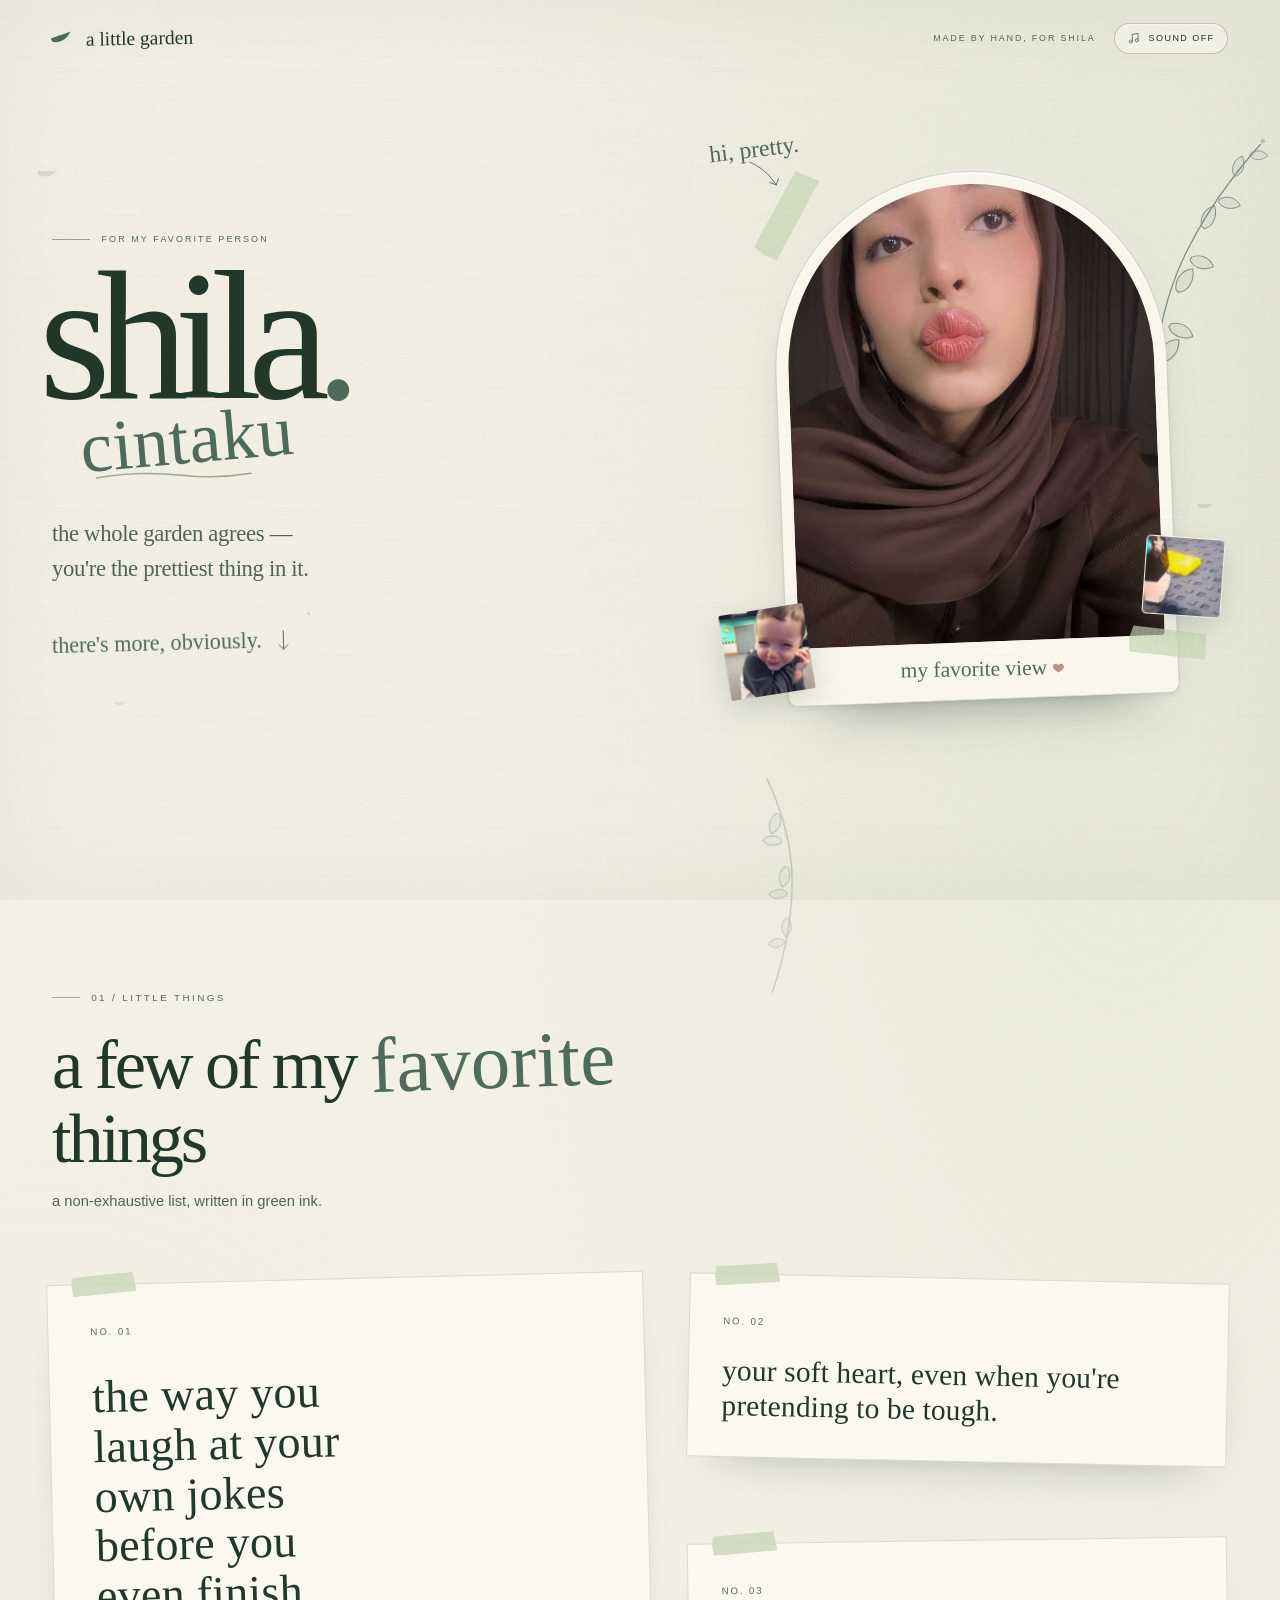
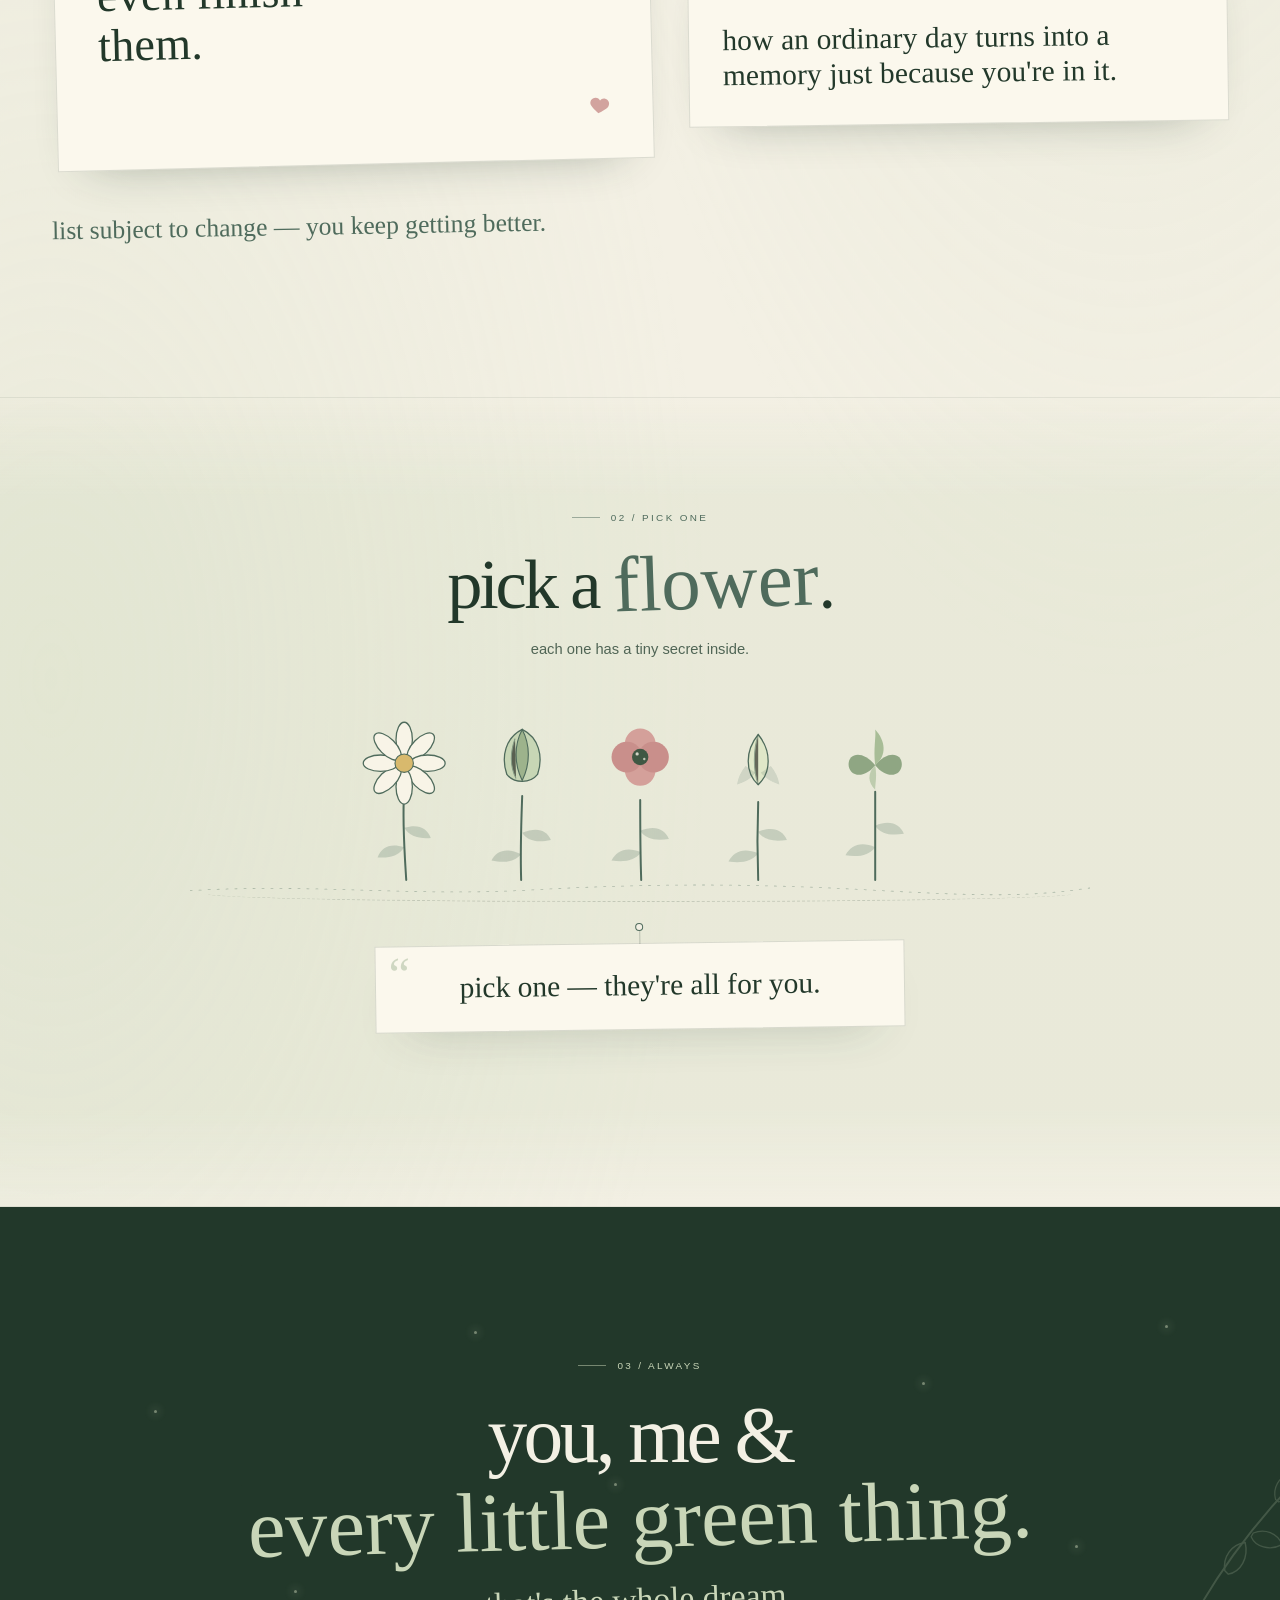
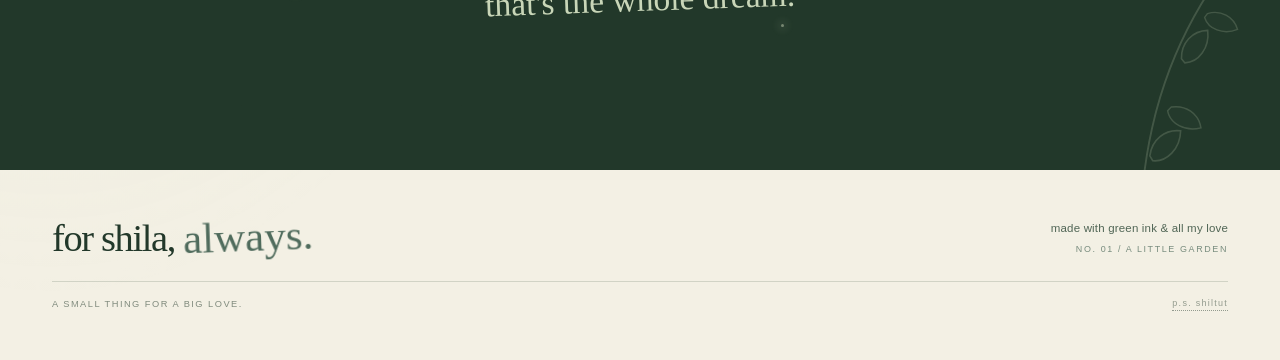
==== commit a17d6c96: "keep the stickers sticker-sized" ====
--- a/index.html
+++ b/index.html
@@ -70,7 +70,7 @@
         <a class="scroll-cue" href="#little-things">
           <span>there's more, obviously.</span>
           <svg viewBox="0 0 24 34" fill="none" aria-hidden="true">
-            <path d="M12 2C12 11 9 18 5 24M12 2C12 11 15 18 19 24M12 30V20M12 30L8 25M12 30L16 25" stroke="currentColor" stroke-width="1.4" stroke-linecap="round" stroke-linejoin="round"/>
+            <path d="M12 3C12 12 12 21 12 29M12 29L6 23M12 29L18 23" stroke="currentColor" stroke-width="1.4" stroke-linecap="round" stroke-linejoin="round"/>
           </svg>
         </a>
       </div>
--- a/styles.css
+++ b/styles.css
@@ -561,7 +561,11 @@
   position: absolute;
   z-index: 4;
   display: block;
+  width: auto;
+  height: auto;
   pointer-events: none;
+  aspect-ratio: 1;
+  object-fit: contain;
   filter: drop-shadow(0 10px 14px rgba(34, 56, 42, 0.16));
 }
 
@@ -1274,8 +1278,8 @@
 /* ---------- reveal ---------- */
 
 .js .reveal {
-  opacity: 0;
-  translate: 0 24px;
+  opacity: 0.55;
+  translate: 0 22px;
   transition:
     opacity 0.9s cubic-bezier(0.2, 0.8, 0.2, 1) var(--delay, 0s),
     translate 0.9s cubic-bezier(0.2, 0.8, 0.2, 1) var(--delay, 0s);
@@ -1290,11 +1294,9 @@
 
 @keyframes heroIn {
   from {
-    opacity: 0;
     translate: 0 18px;
   }
   to {
-    opacity: 1;
     translate: 0 0;
   }
 }
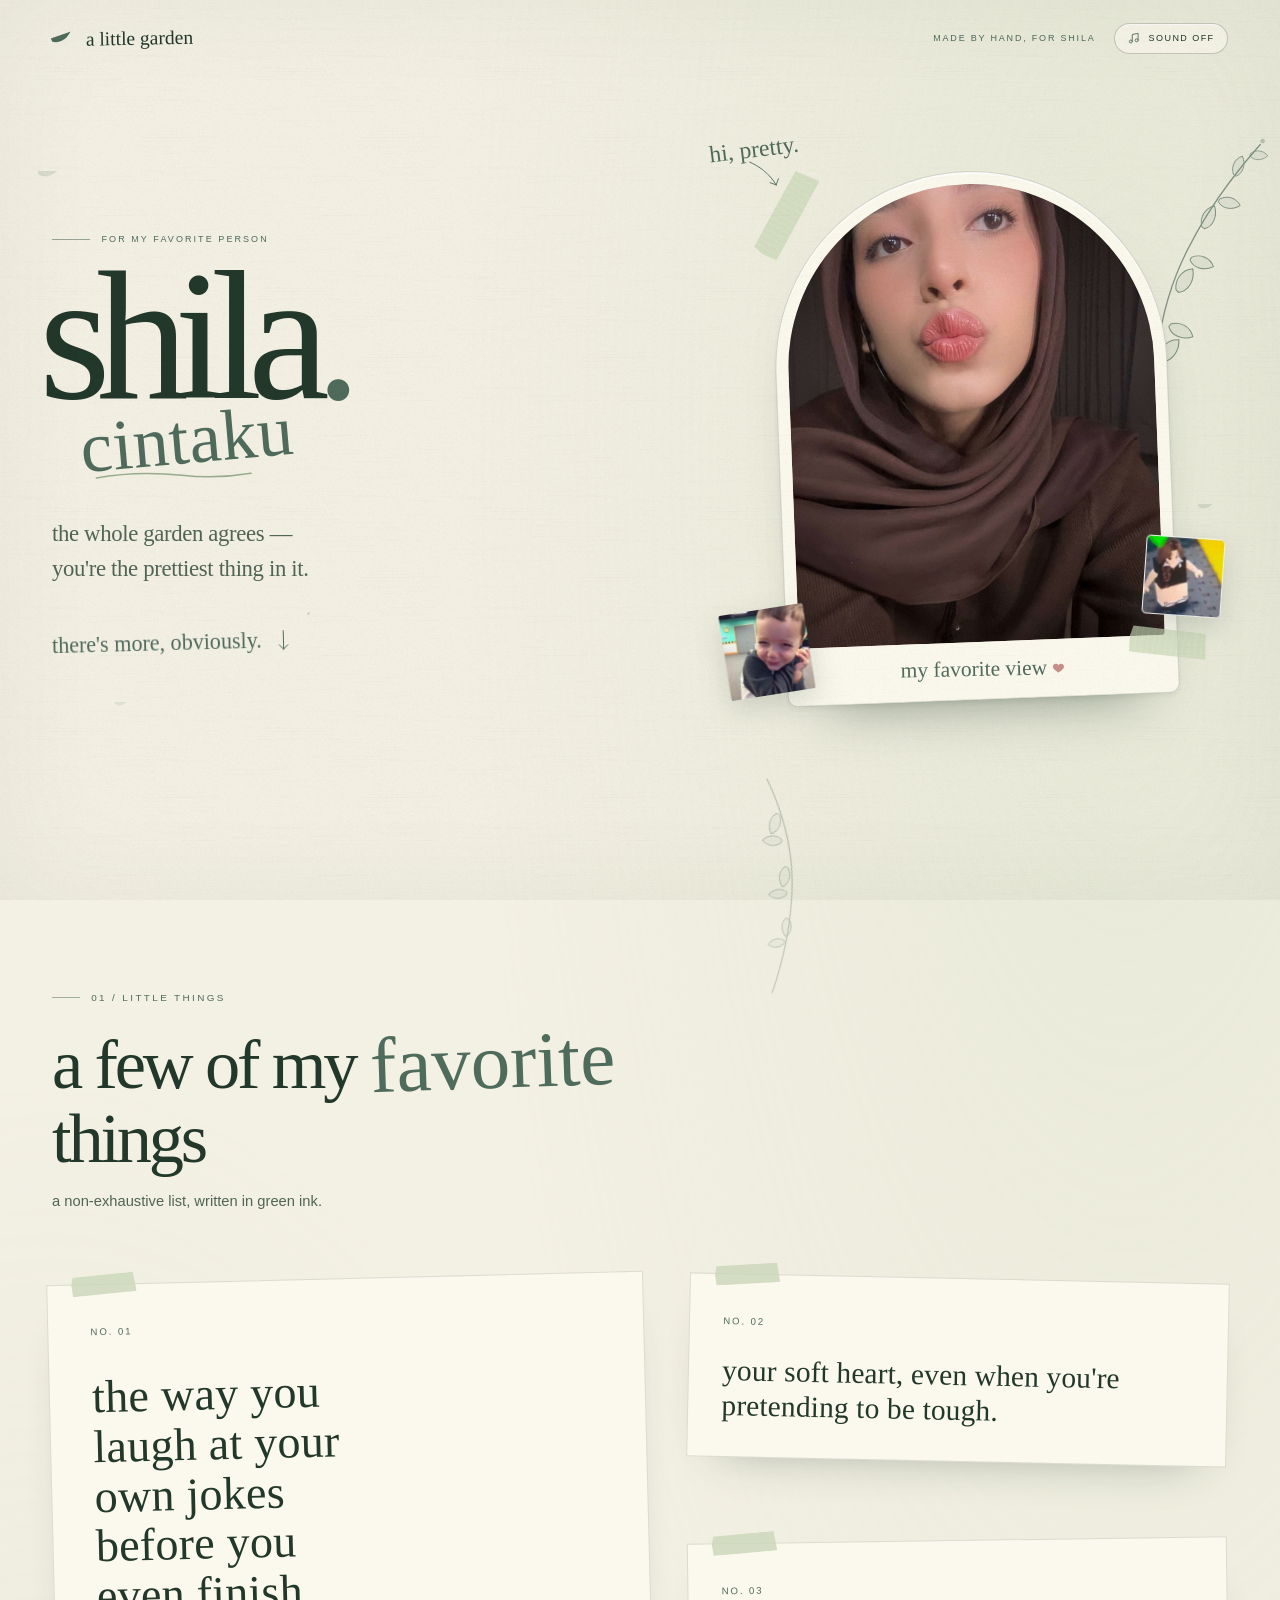
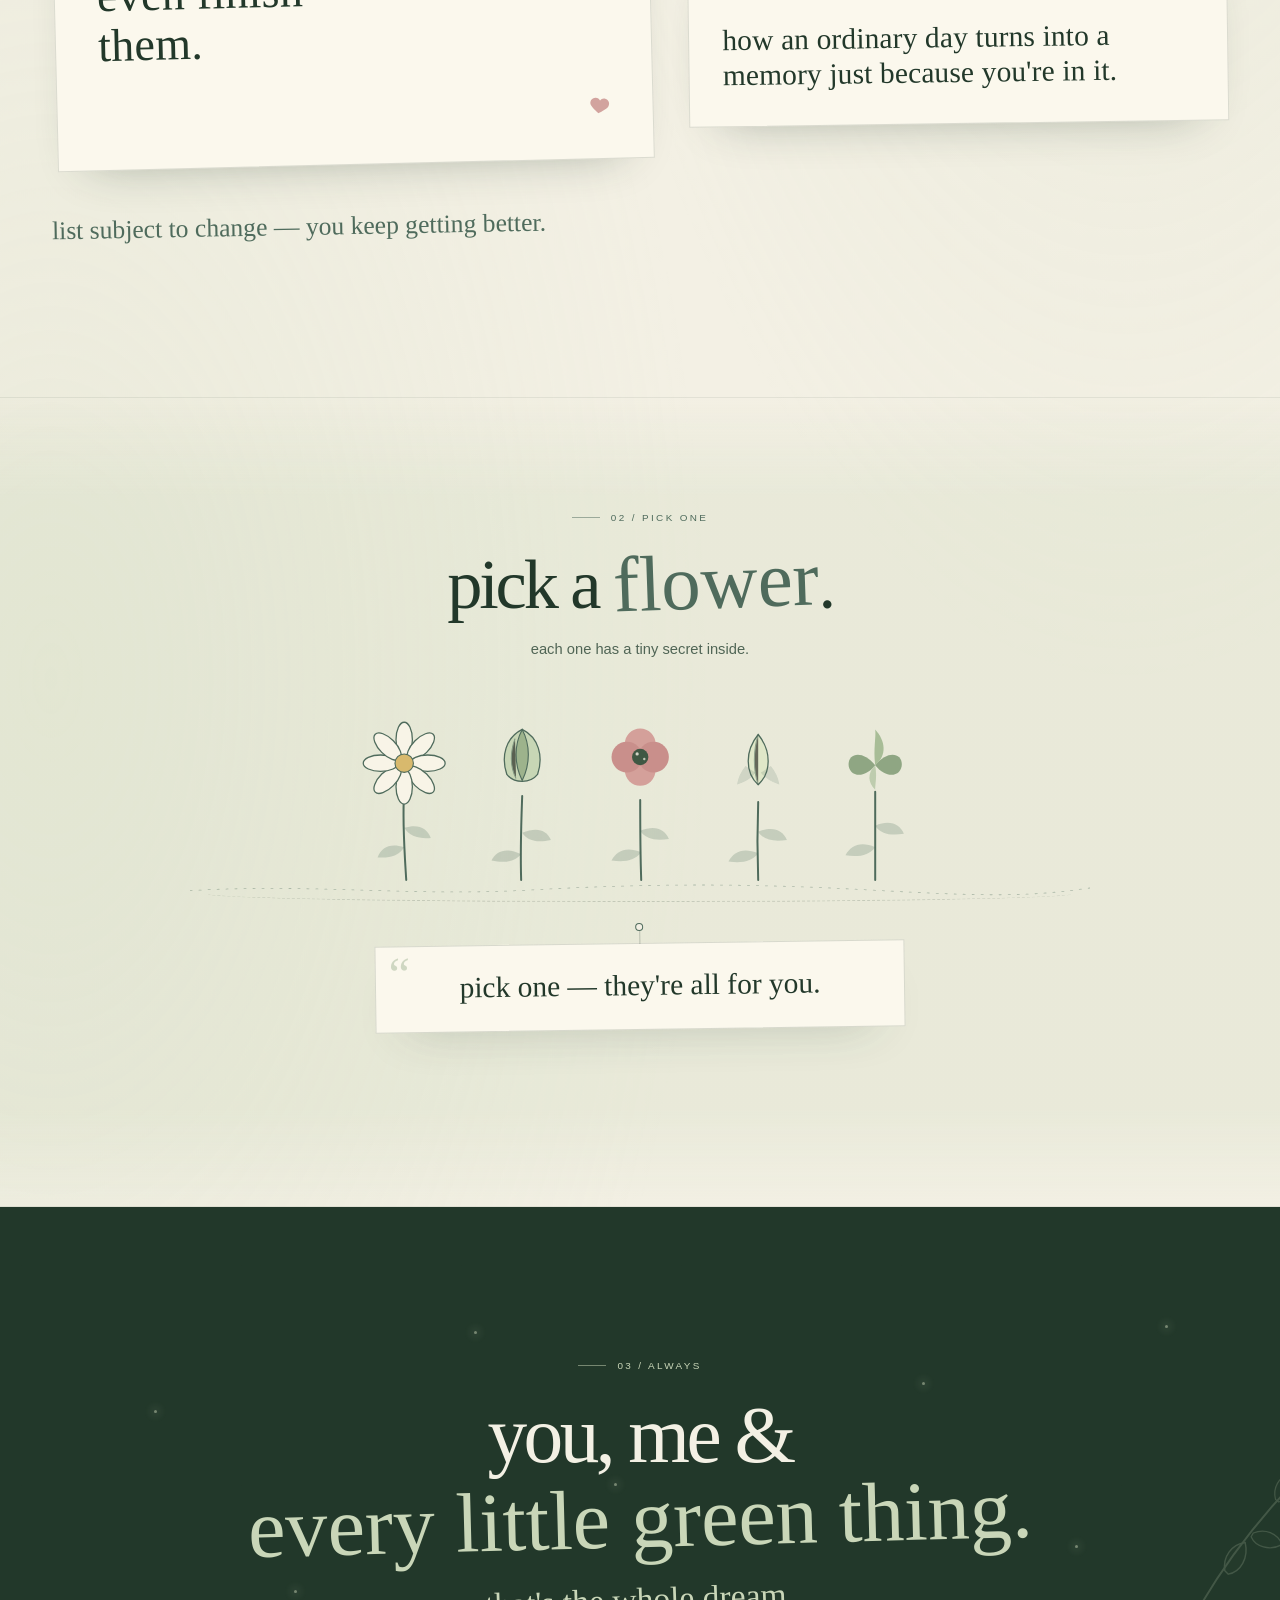
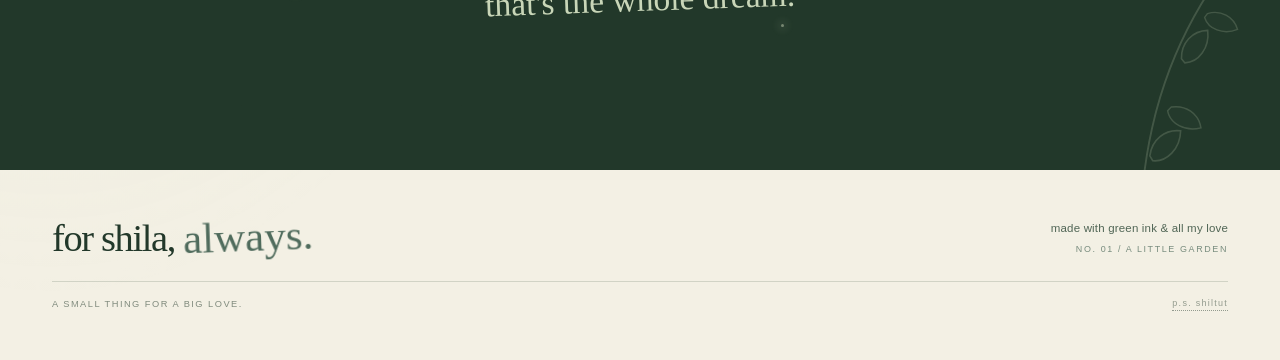
==== commit eb87049e: "bust the stylesheet cache" ====
--- a/index.html
+++ b/index.html
@@ -17,7 +17,7 @@
   <link rel="preload" href="assets/fonts/fraunces-latin.woff2" as="font" type="font/woff2" crossorigin>
   <link rel="preload" href="assets/fonts/instrument-sans-latin.woff2" as="font" type="font/woff2" crossorigin>
   <link rel="stylesheet" href="assets/fonts/fonts.css">
-  <link rel="stylesheet" href="styles.css">
+  <link rel="stylesheet" href="styles.css?v=4">
   <script>document.documentElement.classList.add('js');</script>
 </head>
 <body>
@@ -306,6 +306,6 @@
   </dialog>
 
   <audio id="bg-music" src="assets/audio/digi-digi-digi-hey.mp3" loop preload="none"></audio>
-  <script src="script.js"></script>
+  <script src="script.js?v=4"></script>
 </body>
 </html>
--- a/styles.css
+++ b/styles.css
@@ -561,26 +561,25 @@
   position: absolute;
   z-index: 4;
   display: block;
-  width: auto;
-  height: auto;
+  width: var(--s, 80px);
+  height: var(--s, 80px);
   pointer-events: none;
-  aspect-ratio: 1;
   object-fit: contain;
   filter: drop-shadow(0 10px 14px rgba(34, 56, 42, 0.16));
 }
 
 .sticker-kid {
+  --s: clamp(66px, 7.2vw, 98px);
   bottom: 10%;
   left: 0;
-  width: clamp(66px, 7.2vw, 98px);
   border-radius: 13px;
   transform: rotate(-9deg);
 }
 
 .sticker-walk {
+  --s: clamp(56px, 6.2vw, 84px);
   right: 1%;
   bottom: 23%;
-  width: clamp(56px, 6.2vw, 84px);
   transform: rotate(4deg);
 }
 
@@ -1560,15 +1559,15 @@
   }
 
   .sticker-kid {
+    --s: 64px;
     bottom: 9%;
     left: 1%;
-    width: 64px;
   }
 
   .sticker-walk {
+    --s: 54px;
     right: 2%;
     bottom: 23%;
-    width: 54px;
   }
 
   .hand-note {
